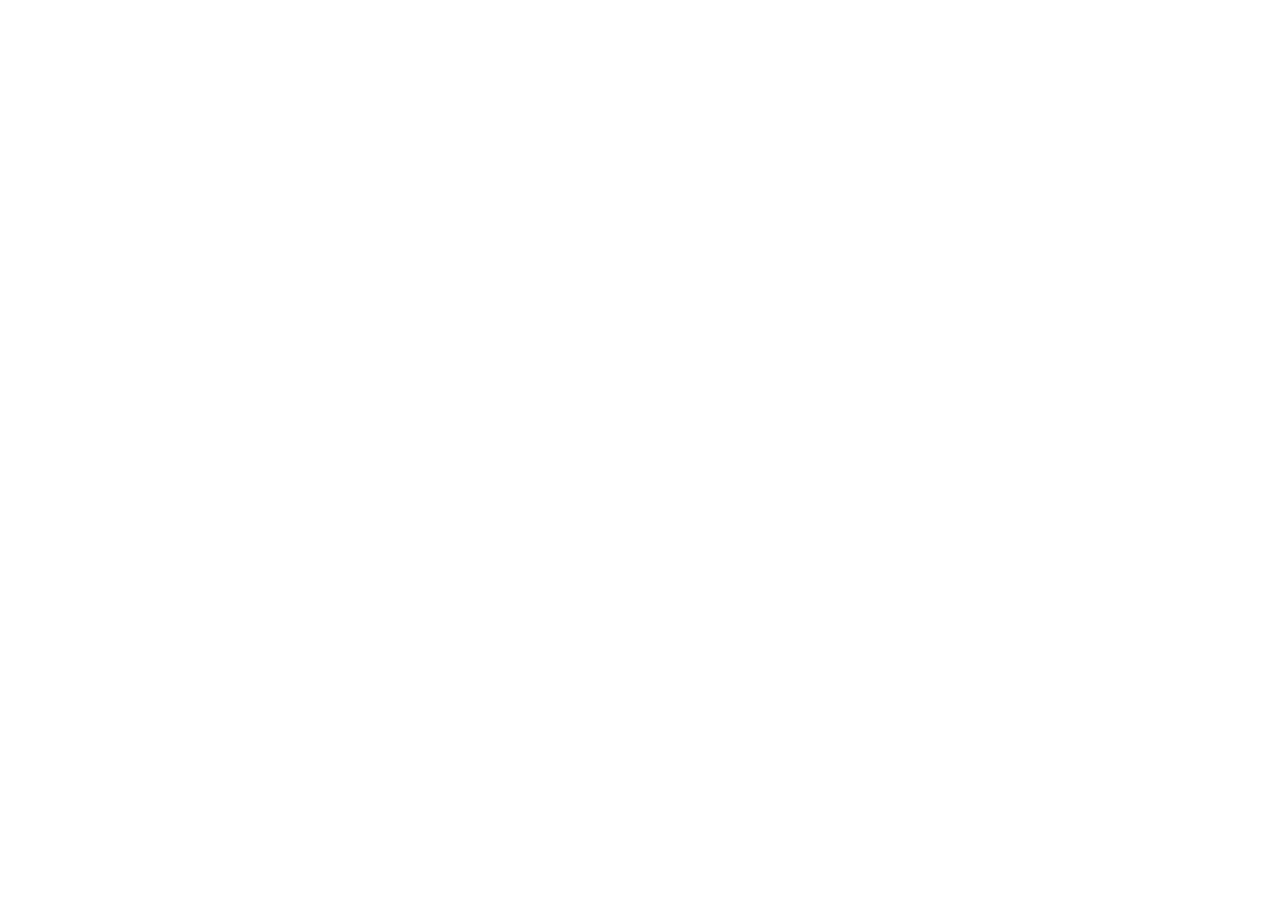
==== tab/index.html @ de153705 "Tab: shared split page and Apple app-site association Co-Authored-By: Claude Opus 5.5 <noreply@anthr" ====
<!doctype html>
<html lang="en">
<head>
<meta charset="utf-8">
<meta name="viewport" content="width=device-width, initial-scale=1">
<title>Tab</title>
<meta name="apple-itunes-app" content="app-id=6830925562">
<link rel="icon" href="/tab/icon.png">
<meta http-equiv="refresh" content="0; url=https://apps.apple.com/app/id6830925562">
</head>
<body style="font-family:-apple-system,system-ui,sans-serif;text-align:center;padding:48px 16px">
<p><a href="https://apps.apple.com/app/id6830925562">Get Tab on the App Store</a></p>
</body>
</html>
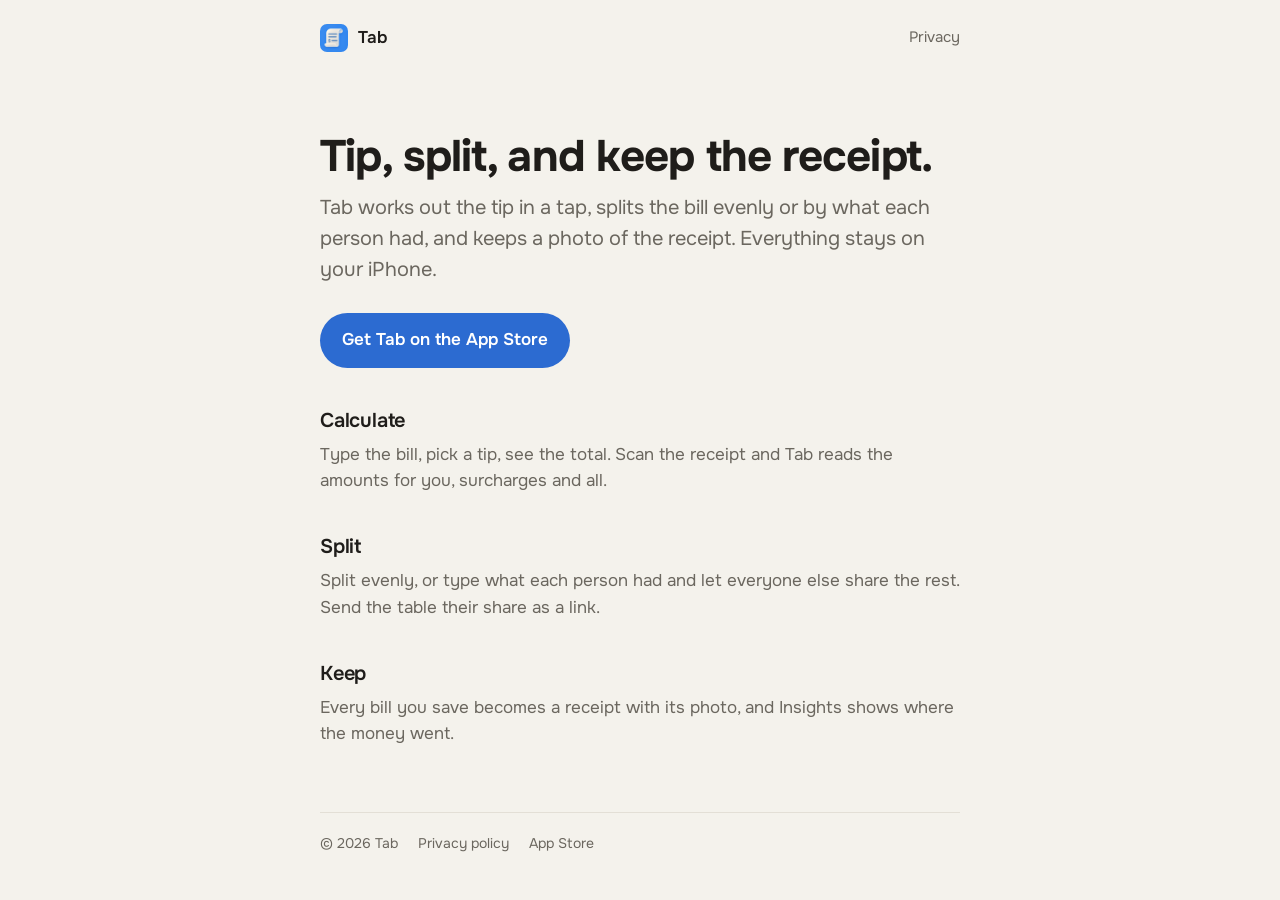
==== commit c67fae1d: "Tab: home page and privacy policy" ====
--- a/tab/index.html
+++ b/tab/index.html
@@ -2,13 +2,46 @@
 <html lang="en">
 <head>
 <meta charset="utf-8">
-<meta name="viewport" content="width=device-width, initial-scale=1">
-<title>Tab</title>
+<meta name="viewport" content="width=device-width, initial-scale=1, viewport-fit=cover">
+<title>Tab · Tip calculator and receipt tracker</title>
+<meta name="description" content="Tab works out the tip, splits the bill and keeps the receipt. Everything stays on your iPhone.">
+<meta property="og:title" content="Tab">
+<meta property="og:description" content="Tip, split, and keep the receipt. Everything stays on your iPhone.">
+<meta property="og:image" content="https://wesleymason.github.io/tab/icon.png">
 <meta name="apple-itunes-app" content="app-id=6830925562">
 <link rel="icon" href="/tab/icon.png">
-<meta http-equiv="refresh" content="0; url=https://apps.apple.com/app/id6830925562">
+<link rel="preconnect" href="https://fonts.googleapis.com">
+<link rel="preconnect" href="https://fonts.gstatic.com" crossorigin>
+<link href="https://fonts.googleapis.com/css2?family=Onest:wght@400;500;600;700&display=swap" rel="stylesheet">
+<link rel="stylesheet" href="/tab/site.css">
 </head>
-<body style="font-family:-apple-system,system-ui,sans-serif;text-align:center;padding:48px 16px">
-<p><a href="https://apps.apple.com/app/id6830925562">Get Tab on the App Store</a></p>
+<body>
+<div class="wrap">
+  <header class="site">
+    <a class="brand" href="/tab/"><img src="/tab/icon.png" alt="">Tab</a>
+    <nav><a href="/tab/privacy/">Privacy</a></nav>
+  </header>
+
+  <main style="padding-top: 56px">
+    <h1>Tip, split, and keep the receipt.</h1>
+    <p class="lede">Tab works out the tip in a tap, splits the bill evenly or by what each person had, and keeps a photo of the receipt. Everything stays on your iPhone.</p>
+    <p><a class="cta" href="https://apps.apple.com/app/id6830925562">Get Tab on the App Store</a></p>
+
+    <h2>Calculate</h2>
+    <p class="muted">Type the bill, pick a tip, see the total. Scan the receipt and Tab reads the amounts for you, surcharges and all.</p>
+
+    <h2>Split</h2>
+    <p class="muted">Split evenly, or type what each person had and let everyone else share the rest. Send the table their share as a link.</p>
+
+    <h2>Keep</h2>
+    <p class="muted">Every bill you save becomes a receipt with its photo, and Insights shows where the money went.</p>
+  </main>
+
+  <footer class="site">
+    <span>© 2026 Tab</span>
+    <a href="/tab/privacy/">Privacy policy</a>
+    <a href="https://apps.apple.com/app/id6830925562">App Store</a>
+  </footer>
+</div>
 </body>
 </html>
--- a/tab/site.css
+++ b/tab/site.css
@@ -0,0 +1,51 @@
+:root {
+  color-scheme: light dark;
+  --background: #F4F2EC; --surface: #FDFCF8; --divider: #E3DFD6;
+  --text: #1F1D1A; --text-secondary: #6B675F; --accent: #2C6BD1; --on-accent: #FFFFFF;
+}
+@media (prefers-color-scheme: dark) {
+  :root {
+    --background: #161515; --surface: #222120; --divider: #35332F;
+    --text: #F3F1EC; --text-secondary: #A39F97; --accent: #5E9BE8; --on-accent: #0A1730;
+  }
+}
+* { box-sizing: border-box; }
+html { -webkit-text-size-adjust: 100%; }
+body {
+  margin: 0; min-height: 100vh; background: var(--background); color: var(--text);
+  font: 17px/1.55 "Onest", -apple-system, BlinkMacSystemFont, "SF Pro Text", system-ui, sans-serif;
+  padding: 0 20px calc(40px + env(safe-area-inset-bottom));
+}
+a { color: var(--accent); text-decoration: none; }
+a:hover { text-decoration: underline; }
+.wrap { max-width: 640px; margin: 0 auto; }
+header.site {
+  display: flex; align-items: center; justify-content: space-between; gap: 16px;
+  padding: 24px 0;
+}
+header.site .brand { display: flex; align-items: center; gap: 10px; color: var(--text); font-weight: 600; }
+header.site .brand img { width: 28px; height: 28px; border-radius: 7px; }
+header.site nav { display: flex; gap: 20px; font-size: 15px; }
+header.site nav a { color: var(--text-secondary); }
+h1 { font-size: 44px; line-height: 1.1; letter-spacing: -0.02em; margin: 0 0 12px; font-weight: 700; }
+h2 { font-size: 20px; line-height: 1.3; letter-spacing: -0.01em; margin: 40px 0 8px; font-weight: 600; }
+p { margin: 0 0 16px; }
+.lede { font-size: 20px; color: var(--text-secondary); margin: 0 0 28px; }
+.muted { color: var(--text-secondary); }
+.small { font-size: 15px; }
+.cta {
+  display: inline-block; text-decoration: none; background: var(--accent); color: var(--on-accent);
+  font-weight: 600; font-size: 17px; padding: 14px 22px; border-radius: 999px;
+}
+.cta:hover { text-decoration: none; opacity: 0.92; }
+footer.site {
+  margin-top: 64px; padding-top: 20px; border-top: 1px solid var(--divider);
+  display: flex; flex-wrap: wrap; gap: 8px 20px; font-size: 14px; color: var(--text-secondary);
+}
+footer.site a { color: var(--text-secondary); }
+ul { padding-left: 20px; margin: 0 0 16px; }
+li { margin: 6px 0; }
+@media (max-width: 480px) {
+  h1 { font-size: 36px; }
+  .lede { font-size: 18px; }
+}
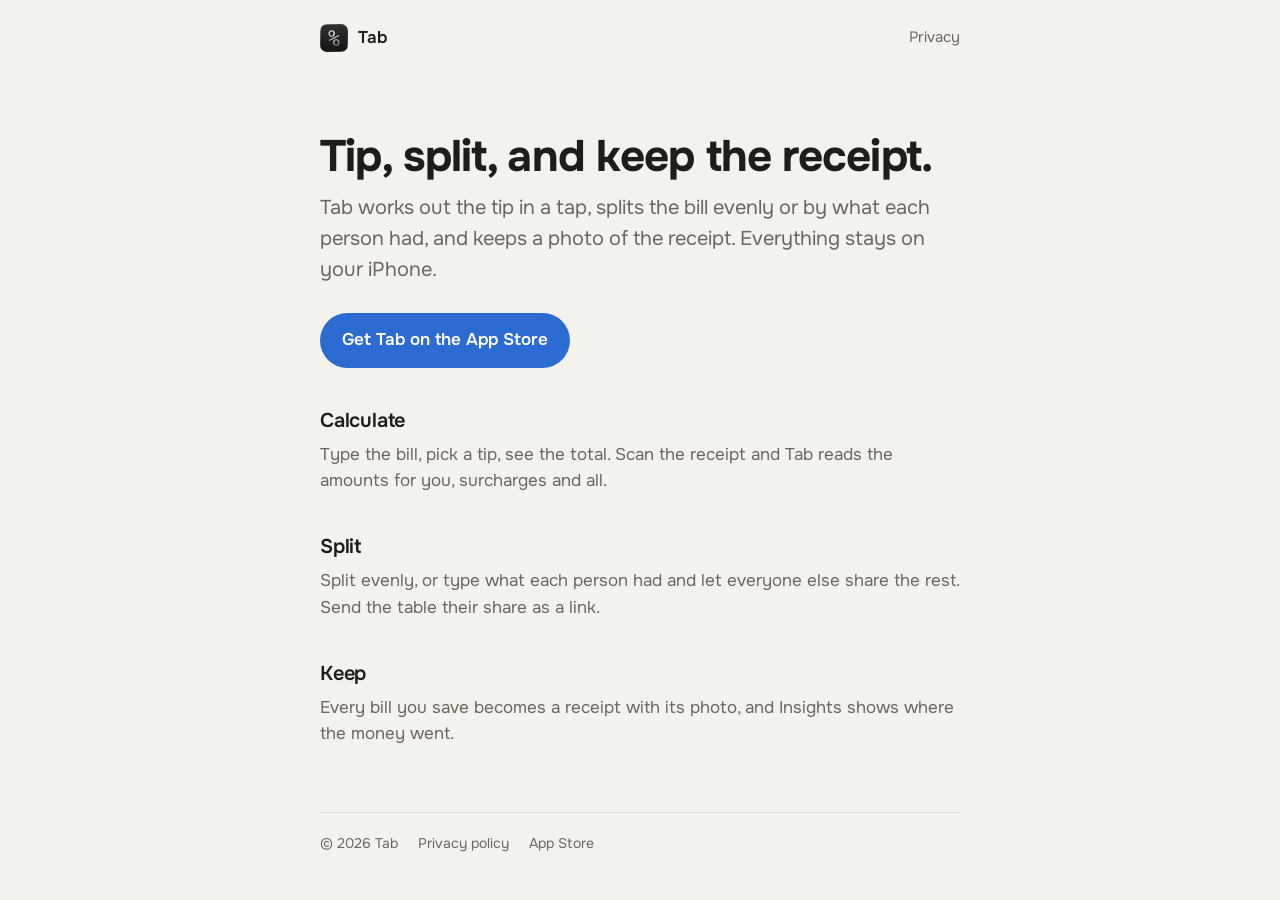
==== commit 35b8c42a: "Tab: a link preview card for shared splits and the home page" ====
--- a/tab/index.html
+++ b/tab/index.html
@@ -7,7 +7,10 @@
 <meta name="description" content="Tab works out the tip, splits the bill and keeps the receipt. Everything stays on your iPhone.">
 <meta property="og:title" content="Tab">
 <meta property="og:description" content="Tip, split, and keep the receipt. Everything stays on your iPhone.">
-<meta property="og:image" content="https://wesleymason.github.io/tab/icon.png">
+<meta property="og:image" content="https://wesleymason.github.io/tab/share.png">
+<meta property="og:image:width" content="1200">
+<meta property="og:image:height" content="630">
+<meta name="twitter:card" content="summary_large_image">
 <meta name="apple-itunes-app" content="app-id=6830925562">
 <link rel="icon" href="/tab/icon.png">
 <link rel="preconnect" href="https://fonts.googleapis.com">
